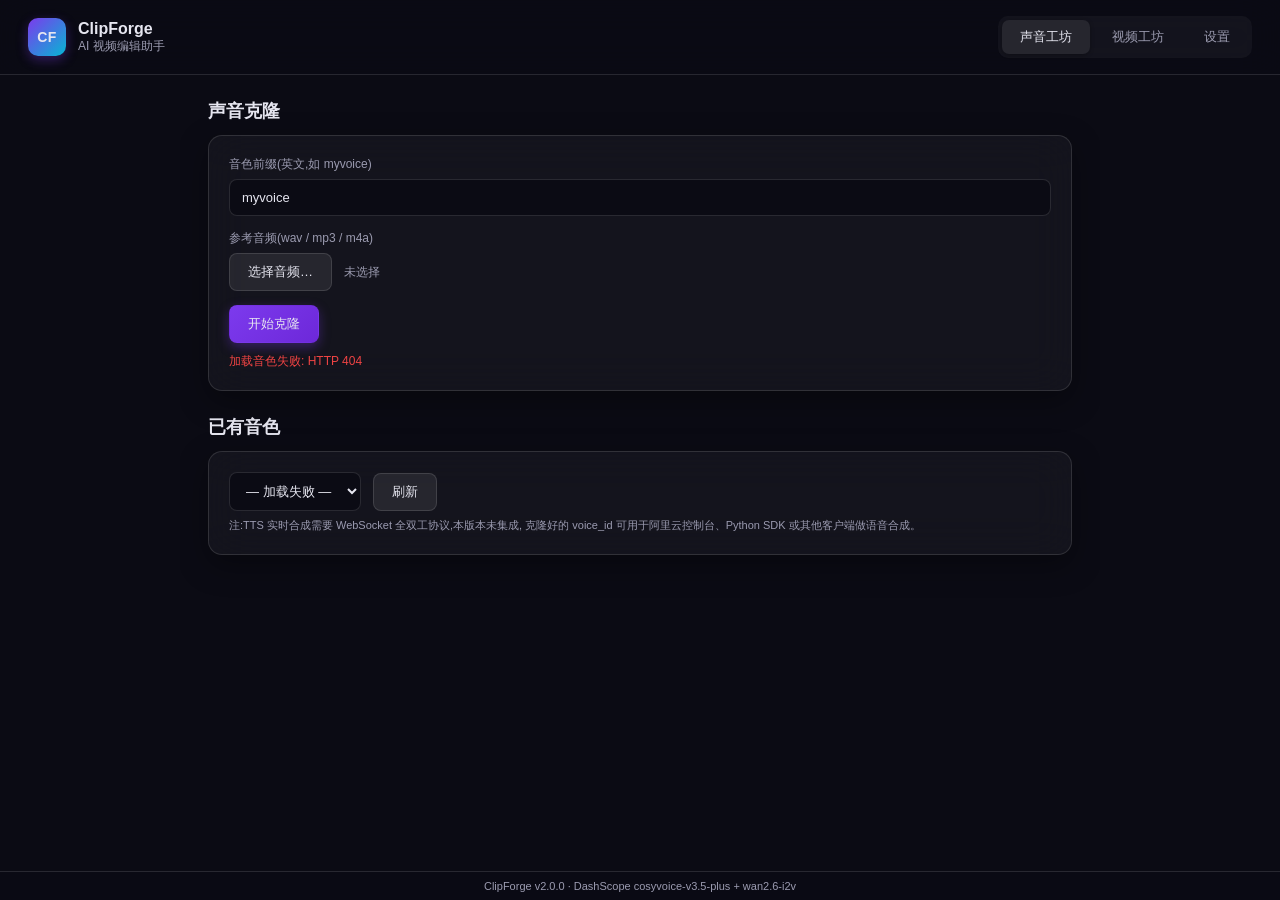
==== web/server/static/index.html @ 06b5d8f3 "feat(web): go:embed 把前端内嵌进单文件 exe - 前端 static/ 移到 server/static,用 go:embed 编译进二进制 - 现在只需一个 clipforge" ====
<!DOCTYPE html>
<html lang="zh-CN">
<head>
  <meta charset="UTF-8">
  <meta name="viewport" content="width=device-width, initial-scale=1.0">
  <title>ClipForge · AI 视频编辑助手</title>
  <link rel="stylesheet" href="style.css">
</head>
<body>
  <div class="aurora"></div>

  <header class="topbar">
    <div class="brand">
      <div class="brand-mark">CF</div>
      <div class="brand-text">
        <div class="brand-title">ClipForge</div>
        <div class="brand-subtitle">AI 视频编辑助手</div>
      </div>
    </div>
    <nav class="tabs">
      <button class="tab active" data-tab="voice">声音工坊</button>
      <button class="tab" data-tab="video">视频工坊</button>
      <button class="tab" data-tab="settings">设置</button>
    </nav>
  </header>

  <main class="content">

    <!-- 声音工坊 -->
    <section class="panel active" id="voice">
      <h2>声音克隆</h2>
      <div class="card">
        <label class="field">
          <span>音色前缀(英文,如 myvoice)</span>
          <input type="text" id="voice-prefix" value="myvoice" placeholder="myvoice">
        </label>

        <label class="field">
          <span>参考音频(wav / mp3 / m4a)</span>
          <div class="file-row">
            <button class="btn" id="voice-pick">选择音频…</button>
            <span class="file-name" id="voice-filename">未选择</span>
          </div>
          <input type="file" id="voice-file" accept=".wav,.mp3,.m4a" hidden>
        </label>

        <button class="btn primary" id="voice-clone">开始克隆</button>
        <p class="status" id="voice-status"></p>
      </div>

      <h2>已有音色</h2>
      <div class="card">
        <div class="row">
          <select id="voice-list" class="select"><option>— 加载中 —</option></select>
          <button class="btn" id="voice-refresh">刷新</button>
        </div>
        <p class="hint">
          注:TTS 实时合成需要 WebSocket 全双工协议,本版本未集成,
          克隆好的 voice_id 可用于阿里云控制台、Python SDK 或其他客户端做语音合成。
        </p>
      </div>
    </section>

    <!-- 视频工坊 -->
    <section class="panel" id="video">
      <h2>图生视频 · wan2.6-i2v</h2>
      <div class="card">
        <label class="field">
          <span>提示词(描述要生成的画面)</span>
          <textarea id="video-prompt" rows="4"
            placeholder="例:一只橘猫在窗台上看雨,微风轻拂窗帘,慢镜头"></textarea>
        </label>

        <label class="field">
          <span>参考图(可选,无则纯文生视频)</span>
          <div class="file-row">
            <button class="btn" id="video-pick-image">选择图片…</button>
            <span class="file-name" id="video-image-name">未选择</span>
          </div>
          <input type="file" id="video-image" accept=".png,.jpg,.jpeg,.webp" hidden>
        </label>

        <label class="field">
          <span>参考音频(可选)</span>
          <div class="file-row">
            <button class="btn" id="video-pick-audio">选择音频…</button>
            <span class="file-name" id="video-audio-name">未选择</span>
          </div>
          <input type="file" id="video-audio" accept=".mp3,.wav,.m4a" hidden>
        </label>

        <div class="row">
          <label class="field">
            <span>分辨率</span>
            <select id="video-resolution" class="select">
              <option value="720P">720P</option>
              <option value="1080P">1080P</option>
            </select>
          </label>
          <label class="field">
            <span>时长(秒)</span>
            <select id="video-duration" class="select">
              <option value="5">5</option>
              <option value="10" selected>10</option>
              <option value="15">15</option>
            </select>
          </label>
          <label class="field">
            <span>镜头</span>
            <select id="video-shottype" class="select">
              <option value="multi" selected>多镜头</option>
              <option value="single">单镜头</option>
            </select>
          </label>
          <label class="field checkbox">
            <input type="checkbox" id="video-extend" checked>
            <span>AI 提示词增强</span>
          </label>
        </div>

        <button class="btn primary" id="video-submit">开始生成视频</button>
        <p class="status" id="video-status"></p>
        <div id="video-result" class="result"></div>
      </div>
    </section>

    <!-- 设置 -->
    <section class="panel" id="settings">
      <h2>设置</h2>
      <div class="card">
        <label class="field">
          <span>DashScope API Key</span>
          <input type="password" id="settings-key" placeholder="sk-...">
        </label>
        <p class="hint" id="settings-status">未配置</p>
        <div class="row">
          <button class="btn primary" id="settings-save">保存到本地</button>
          <button class="btn danger" id="settings-clear">清除</button>
        </div>
        <p class="hint">
          存储路径:&lt;系统用户配置目录&gt;/ClipForge/settings.yml,明文,请勿分享。
        </p>
      </div>
    </section>

  </main>

  <footer class="footer">
    ClipForge v2.0.0 · DashScope cosyvoice-v3.5-plus + wan2.6-i2v
  </footer>

  <script src="app.js"></script>
</body>
</html>
---- web/server/static/style.css ----
/* ClipForge Web 暗色玻璃风格 */
:root {
  --bg-0: #0b0b14;
  --bg-1: rgba(255, 255, 255, 0.04);
  --bg-2: rgba(255, 255, 255, 0.08);
  --border: rgba(255, 255, 255, 0.12);
  --text: #e6e6f0;
  --text-dim: #9b9bb0;
  --primary: #7c3aed;
  --primary-2: #06b6d4;
  --danger: #ef4444;
  --ok: #22c55e;
  --warn: #f59e0b;
  --shadow: 0 10px 30px rgba(0, 0, 0, 0.35);
}

* { box-sizing: border-box; margin: 0; padding: 0; }

html, body {
  height: 100%;
  font-family: -apple-system, BlinkMacSystemFont, "Segoe UI",
    "PingFang SC", "Microsoft YaHei", sans-serif;
  color: var(--text);
  background: var(--bg-0);
  overflow: hidden;
}

/* 紫色 + 青色极光背景 */
.aurora {
  position: fixed; inset: 0; z-index: -1;
  background:
    radial-gradient(800px 600px at 15% 10%, rgba(124, 58, 237, 0.30), transparent 60%),
    radial-gradient(700px 500px at 85% 90%, rgba(6, 182, 212, 0.22), transparent 60%),
    radial-gradient(500px 400px at 50% 50%, rgba(124, 58, 237, 0.08), transparent 60%),
    var(--bg-0);
  filter: blur(0.5px);
}

/* 顶栏 */
.topbar {
  display: flex; align-items: center; justify-content: space-between;
  padding: 16px 28px;
  border-bottom: 1px solid var(--border);
  backdrop-filter: blur(20px);
  background: rgba(11, 11, 20, 0.5);
}
.brand { display: flex; align-items: center; gap: 12px; }
.brand-mark {
  width: 38px; height: 38px; border-radius: 10px;
  display: flex; align-items: center; justify-content: center;
  font-weight: 700; font-size: 14px; letter-spacing: 0.5px;
  background: linear-gradient(135deg, var(--primary), var(--primary-2));
  box-shadow: 0 4px 12px rgba(124, 58, 237, 0.35);
}
.brand-title { font-size: 16px; font-weight: 600; }
.brand-subtitle { font-size: 12px; color: var(--text-dim); }

.tabs { display: flex; gap: 4px; padding: 4px; background: var(--bg-1); border-radius: 10px; }
.tab {
  background: transparent; border: 0; color: var(--text-dim);
  padding: 8px 18px; border-radius: 7px; cursor: pointer;
  font-size: 13px; font-weight: 500; transition: all 0.15s;
}
.tab:hover { color: var(--text); }
.tab.active {
  background: var(--bg-2); color: var(--text);
  box-shadow: 0 1px 4px rgba(0, 0, 0, 0.3);
}

/* 主内容区 */
.content {
  height: calc(100vh - 72px - 32px);
  overflow-y: auto;
  padding: 24px 28px 0;
  max-width: 920px;
  margin: 0 auto;
}
.content::-webkit-scrollbar { width: 8px; }
.content::-webkit-scrollbar-thumb { background: var(--bg-2); border-radius: 4px; }

.panel { display: none; }
.panel.active { display: block; }

h2 {
  font-size: 18px; font-weight: 600; margin: 24px 0 12px;
  color: var(--text);
}
h2:first-child { margin-top: 0; }

.card {
  background: var(--bg-1);
  border: 1px solid var(--border);
  border-radius: 14px;
  padding: 20px;
  backdrop-filter: blur(20px);
  box-shadow: var(--shadow);
  margin-bottom: 16px;
}

.field { display: flex; flex-direction: column; gap: 6px; margin-bottom: 14px; }
.field > span { font-size: 12px; color: var(--text-dim); }
.field input[type="text"],
.field input[type="password"],
.field textarea,
.select {
  background: var(--bg-0);
  border: 1px solid var(--border);
  color: var(--text);
  padding: 10px 12px;
  border-radius: 8px;
  font-size: 13px;
  font-family: inherit;
  outline: none;
  transition: border-color 0.15s;
}
.field input:focus, .field textarea:focus, .select:focus { border-color: var(--primary); }
.field textarea { resize: vertical; line-height: 1.5; }

.field.checkbox { flex-direction: row; align-items: center; gap: 8px; }
.field.checkbox > span { font-size: 13px; color: var(--text); }

.row { display: flex; gap: 12px; align-items: center; flex-wrap: wrap; }
.row > .field { flex: 1; min-width: 100px; margin-bottom: 0; }

.file-row { display: flex; align-items: center; gap: 12px; }
.file-name { font-size: 12px; color: var(--text-dim); }

.btn {
  background: var(--bg-2);
  border: 1px solid var(--border);
  color: var(--text);
  padding: 9px 18px;
  border-radius: 8px;
  font-size: 13px; font-weight: 500;
  cursor: pointer; transition: all 0.15s;
  font-family: inherit;
}
.btn:hover { background: rgba(255, 255, 255, 0.12); }
.btn:disabled { opacity: 0.5; cursor: not-allowed; }
.btn.primary {
  background: linear-gradient(135deg, var(--primary), #6d28d9);
  border-color: transparent;
  box-shadow: 0 4px 12px rgba(124, 58, 237, 0.35);
}
.btn.primary:hover { transform: translateY(-1px); box-shadow: 0 6px 16px rgba(124, 58, 237, 0.5); }
.btn.danger { background: var(--danger); border-color: transparent; }

.status {
  font-size: 12px; color: var(--text-dim);
  margin-top: 10px; min-height: 16px; word-break: break-all;
}
.status.ok { color: var(--ok); }
.status.err { color: var(--danger); }
.status.warn { color: var(--warn); }

.hint { font-size: 11px; color: var(--text-dim); margin-top: 6px; line-height: 1.5; }

.result { margin-top: 14px; }
.result video {
  width: 100%; border-radius: 10px;
  background: #000; border: 1px solid var(--border);
}
.result a {
  display: inline-block; margin-top: 10px; margin-right: 8px;
  color: var(--primary-2); text-decoration: none; font-size: 13px;
}
.result a:hover { text-decoration: underline; }

.footer {
  text-align: center; padding: 8px;
  font-size: 11px; color: var(--text-dim);
  border-top: 1px solid var(--border);
  background: rgba(11, 11, 20, 0.5);
}
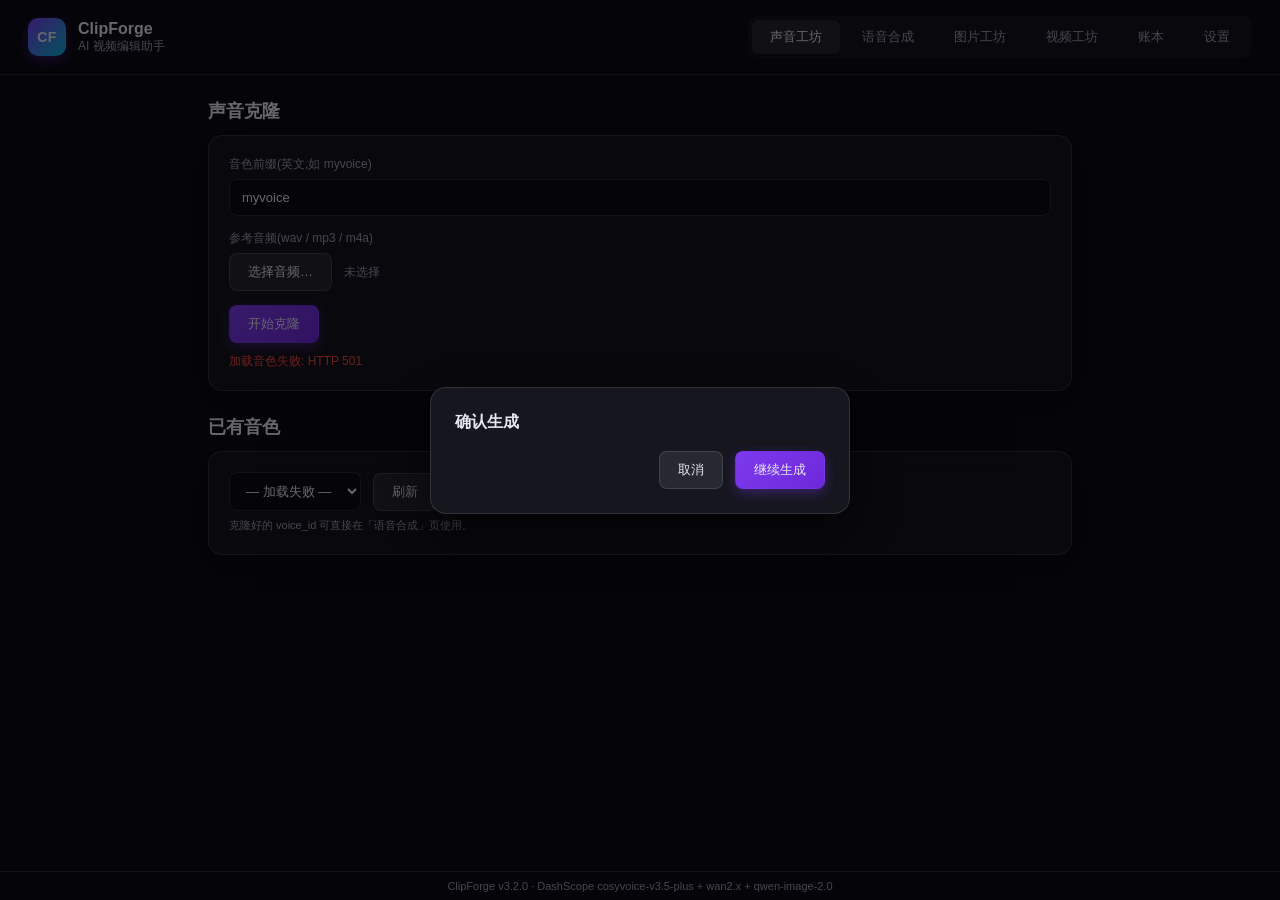
==== commit 1cad7074: "feat(web): v3.2.0 - 功能同步 Mac v1.6.x + Linux 原生窗口(webkit) - fix: 声音克隆对齐 Mac 版(model=voice-enrollment," ====
--- a/web/server/static/index.html
+++ b/web/server/static/index.html
@@ -19,7 +19,10 @@
     </div>
     <nav class="tabs">
       <button class="tab active" data-tab="voice">声音工坊</button>
+      <button class="tab" data-tab="tts">语音合成</button>
+      <button class="tab" data-tab="image">图片工坊</button>
       <button class="tab" data-tab="video">视频工坊</button>
+      <button class="tab" data-tab="bill">账本</button>
       <button class="tab" data-tab="settings">设置</button>
     </nav>
   </header>
@@ -54,34 +57,135 @@
           <select id="voice-list" class="select"><option>— 加载中 —</option></select>
           <button class="btn" id="voice-refresh">刷新</button>
         </div>
-        <p class="hint">
-          注:TTS 实时合成需要 WebSocket 全双工协议,本版本未集成,
-          克隆好的 voice_id 可用于阿里云控制台、Python SDK 或其他客户端做语音合成。
-        </p>
+        <p class="hint">克隆好的 voice_id 可直接在「语音合成」页使用。</p>
+      </div>
+    </section>
+
+    <!-- 语音合成 -->
+    <section class="panel" id="tts">
+      <h2>语音合成 · cosyvoice-v3.5-plus</h2>
+      <div class="card">
+        <div class="row">
+          <label class="field">
+            <span>音色(克隆音色或系统音色)</span>
+            <select id="tts-voice" class="select"><option>— 加载中 —</option></select>
+          </label>
+          <button class="btn" id="tts-refresh">刷新音色</button>
+        </div>
+
+        <label class="field">
+          <span>合成文本</span>
+          <textarea id="tts-text" rows="5" placeholder="输入要合成的文字…"></textarea>
+        </label>
+
+        <div class="row">
+          <label class="field">
+            <span>语速(<span id="tts-rate-v">1.0</span>x)</span>
+            <input type="range" id="tts-rate" min="0.5" max="2" step="0.05" value="1">
+          </label>
+          <label class="field">
+            <span>音量(<span id="tts-volume-v">50</span>)</span>
+            <input type="range" id="tts-volume" min="0" max="100" step="1" value="50">
+          </label>
+          <label class="field">
+            <span>音调(<span id="tts-pitch-v">1.0</span>)</span>
+            <input type="range" id="tts-pitch" min="0.5" max="2" step="0.05" value="1">
+          </label>
+        </div>
+
+        <button class="btn primary" id="tts-go">开始合成</button>
+        <p class="status" id="tts-status"></p>
+        <div id="tts-result" class="result"></div>
+      </div>
+    </section>
+
+    <!-- 图片工坊 -->
+    <section class="panel" id="image">
+      <h2>文生图</h2>
+      <div class="card">
+        <label class="field">
+          <span>图片描述
+            <button class="btn mini" id="image-lucky">🎲 试试手气</button>
+          </span>
+          <textarea id="image-prompt" rows="3"
+            placeholder="例:一只橘猫坐在窗台上晒太阳,温暖治愈的风格。"></textarea>
+        </label>
+
+        <div class="row">
+          <label class="field">
+            <span>模型</span>
+            <select id="image-model" class="select">
+              <option value="qwen-image-2.0">qwen-image-2.0 (¥0.20/张)</option>
+              <option value="qwen-image-2.0-pro">qwen-image-2.0-pro (¥0.50/张)</option>
+              <option value="wan2.7-image">wan2.7-image (¥0.20/张)</option>
+              <option value="wan2.7-image-pro">wan2.7-image-pro (¥0.50/张)</option>
+            </select>
+          </label>
+          <label class="field">
+            <span>尺寸</span>
+            <select id="image-size" class="select">
+              <option value="1024*1024">1024*1024</option>
+              <option value="720*1280">720*1280 (竖)</option>
+              <option value="1280*720">1280*720 (横)</option>
+            </select>
+          </label>
+          <label class="field">
+            <span>张数</span>
+            <select id="image-count" class="select">
+              <option value="1">1 张</option>
+              <option value="2">2 张</option>
+              <option value="3">3 张</option>
+              <option value="4">4 张</option>
+            </select>
+          </label>
+          <label class="field checkbox">
+            <input type="checkbox" id="image-extend" checked>
+            <span>智能扩写</span>
+          </label>
+        </div>
+
+        <button class="btn primary" id="image-go">生成图片</button>
+        <p class="status" id="image-status"></p>
+        <div id="image-result" class="result"></div>
       </div>
     </section>
 
     <!-- 视频工坊 -->
     <section class="panel" id="video">
-      <h2>图生视频 · wan2.6-i2v</h2>
-      <div class="card">
-        <label class="field">
-          <span>提示词(描述要生成的画面)</span>
+      <h2>视频生成</h2>
+      <div class="card">
+        <label class="field">
+          <span>提示词
+            <button class="btn mini" id="video-lucky">🎲 试试手气</button>
+          </span>
           <textarea id="video-prompt" rows="4"
             placeholder="例:一只橘猫在窗台上看雨,微风轻拂窗帘,慢镜头"></textarea>
         </label>
 
         <label class="field">
-          <span>参考图(可选,无则纯文生视频)</span>
-          <div class="file-row">
-            <button class="btn" id="video-pick-image">选择图片…</button>
-            <span class="file-name" id="video-image-name">未选择</span>
-          </div>
-          <input type="file" id="video-image" accept=".png,.jpg,.jpeg,.webp" hidden>
-        </label>
-
-        <label class="field">
-          <span>参考音频(可选)</span>
+          <span>模型</span>
+          <select id="video-model" class="select">
+            <option value="wan2.6-i2v">wan2.6-i2v · 图生视频</option>
+            <option value="wan2.7-i2v">wan2.7-i2v · 图生视频</option>
+            <option value="wan2.6-i2v-flash">wan2.6-i2v-flash · 图生视频·Flash</option>
+            <option value="wan2.6-t2v">wan2.6-t2v · 文生视频</option>
+            <option value="wan2.7-t2v">wan2.7-t2v · 文生视频</option>
+          </select>
+        </label>
+
+        <div id="video-image-block">
+          <label class="field">
+            <span>首帧参考图(i2v 必需)</span>
+            <div class="file-row">
+              <button class="btn" id="video-pick-image">选择图片…</button>
+              <span class="file-name" id="video-image-name">未选择</span>
+            </div>
+            <input type="file" id="video-image" accept=".png,.jpg,.jpeg,.webp" hidden>
+          </label>
+        </div>
+
+        <label class="field">
+          <span>参考音频(可选,配合音频轨)</span>
           <div class="file-row">
             <button class="btn" id="video-pick-audio">选择音频…</button>
             <span class="file-name" id="video-audio-name">未选择</span>
@@ -112,6 +216,10 @@
               <option value="single">单镜头</option>
             </select>
           </label>
+          <label class="field checkbox" id="video-audio-block" hidden>
+            <input type="checkbox" id="video-with-audio" checked>
+            <span>生成音频轨(有声)</span>
+          </label>
           <label class="field checkbox">
             <input type="checkbox" id="video-extend" checked>
             <span>AI 提示词增强</span>
@@ -124,6 +232,30 @@
       </div>
     </section>
 
+    <!-- 账本 -->
+    <section class="panel" id="bill">
+      <h2>生成账本</h2>
+      <div class="cards3">
+        <div class="stat"><div class="stat-num" id="sum-today">¥0.00</div><div class="stat-label">今日预估</div></div>
+        <div class="stat"><div class="stat-num" id="sum-month">¥0.00</div><div class="stat-label">本月预估</div></div>
+        <div class="stat"><div class="stat-num" id="sum-all">¥0.00</div><div class="stat-label">累计预估</div></div>
+      </div>
+      <div class="card">
+        <div class="row">
+          <button class="btn" id="bill-refresh">刷新</button>
+          <a class="btn" id="bill-export" href="/api/bill/export">导出 CSV</a>
+          <button class="btn danger" id="bill-clear">清空</button>
+        </div>
+        <div class="table-wrap">
+          <table class="table" id="bill-table">
+            <thead><tr><th>时间</th><th>操作</th><th>模型</th><th>摘要</th><th>数量</th><th>预估</th><th>任务ID</th><th>状态</th></tr></thead>
+            <tbody></tbody>
+          </table>
+        </div>
+        <p class="hint">账本记录每次「确认生成」的预估明细(本地 bill.jsonl),用于核对 DashScope 实际扣费,以官方账单为准。</p>
+      </div>
+    </section>
+
     <!-- 设置 -->
     <section class="panel" id="settings">
       <h2>设置</h2>
@@ -141,12 +273,28 @@
           存储路径:&lt;系统用户配置目录&gt;/ClipForge/settings.yml,明文,请勿分享。
         </p>
       </div>
+
+      <h2>价目表(华北2北京 · 按量付费,仅供参考)</h2>
+      <div class="card" id="price-list"></div>
     </section>
 
   </main>
 
+  <!-- 费用确认弹窗 -->
+  <div class="overlay" id="confirm-overlay" hidden>
+    <div class="confirm">
+      <h3 id="confirm-title">确认生成</h3>
+      <p class="confirm-amount" id="confirm-amount"></p>
+      <p class="hint" id="confirm-detail"></p>
+      <div class="row">
+        <button class="btn" id="confirm-cancel">取消</button>
+        <button class="btn primary" id="confirm-ok">继续生成</button>
+      </div>
+    </div>
+  </div>
+
   <footer class="footer">
-    ClipForge v2.0.0 · DashScope cosyvoice-v3.5-plus + wan2.6-i2v
+    ClipForge v3.2.0 · DashScope cosyvoice-v3.5-plus + wan2.x + qwen-image-2.0
   </footer>
 
   <script src="app.js"></script>
--- a/web/server/static/style.css
+++ b/web/server/static/style.css
@@ -172,3 +172,67 @@
   border-top: 1px solid var(--border);
   background: rgba(11, 11, 20, 0.5);
 }
+
+/* ===== 以下是 v3.2 新增组件 ===== */
+
+.btn.mini { padding: 3px 10px; font-size: 11px; border-radius: 6px; margin-left: 8px; }
+a.btn { display: inline-block; text-decoration: none; }
+
+/* 滑块 */
+.field input[type="range"] { width: 100%; accent-color: var(--primary); cursor: pointer; }
+
+/* 图片结果 */
+.result .img-item {
+  display: inline-block; margin: 0 12px 12px 0; text-align: center;
+}
+.result .img-item img {
+  width: 220px; height: 220px; object-fit: cover;
+  border-radius: 10px; border: 1px solid var(--border); display: block; margin-bottom: 8px;
+}
+
+/* 账本汇总三卡 */
+.cards3 { display: flex; gap: 12px; margin-bottom: 16px; }
+.cards3 .stat {
+  flex: 1; background: var(--bg-1); border: 1px solid var(--border);
+  border-radius: 14px; padding: 16px; text-align: center;
+}
+.stat-num { font-size: 22px; font-weight: 600; color: var(--primary-2); }
+.stat-label { font-size: 12px; color: var(--text-dim); margin-top: 4px; }
+
+/* 账本明细表 */
+.table-wrap { overflow-x: auto; margin-top: 10px; }
+.table { width: 100%; border-collapse: collapse; font-size: 12px; }
+.table th, .table td {
+  text-align: left; padding: 7px 10px;
+  border-bottom: 1px solid var(--border); white-space: nowrap;
+}
+.table th { color: var(--text-dim); font-weight: 500; position: sticky; top: 0; background: rgba(11,11,20,0.9); }
+.table td.clip { max-width: 180px; overflow: hidden; text-overflow: ellipsis; }
+
+/* 价目表 */
+.price-title { font-size: 13px; color: var(--text-dim); margin: 12px 0 8px; }
+.price-row {
+  display: flex; justify-content: space-between; gap: 12px;
+  padding: 7px 4px; border-bottom: 1px dashed var(--border); font-size: 13px;
+}
+.price-row:last-child { border-bottom: 0; }
+.price-model { color: var(--primary-2); font-family: ui-monospace, Menlo, monospace; font-size: 12px; }
+.price-num { color: var(--text-dim); }
+
+/* 费用确认弹窗 */
+.overlay {
+  position: fixed; inset: 0; z-index: 100;
+  background: rgba(0, 0, 0, 0.55);
+  display: flex; align-items: center; justify-content: center;
+}
+.confirm {
+  width: min(420px, 90vw);
+  background: #16161f;
+  border: 1px solid var(--border);
+  border-radius: 16px;
+  padding: 24px;
+  box-shadow: 0 20px 60px rgba(0, 0, 0, 0.6);
+}
+.confirm h3 { font-size: 16px; margin-bottom: 12px; }
+.confirm-amount { font-size: 20px; font-weight: 600; color: var(--warn); margin-bottom: 8px; }
+.confirm .row { margin-top: 18px; justify-content: flex-end; }
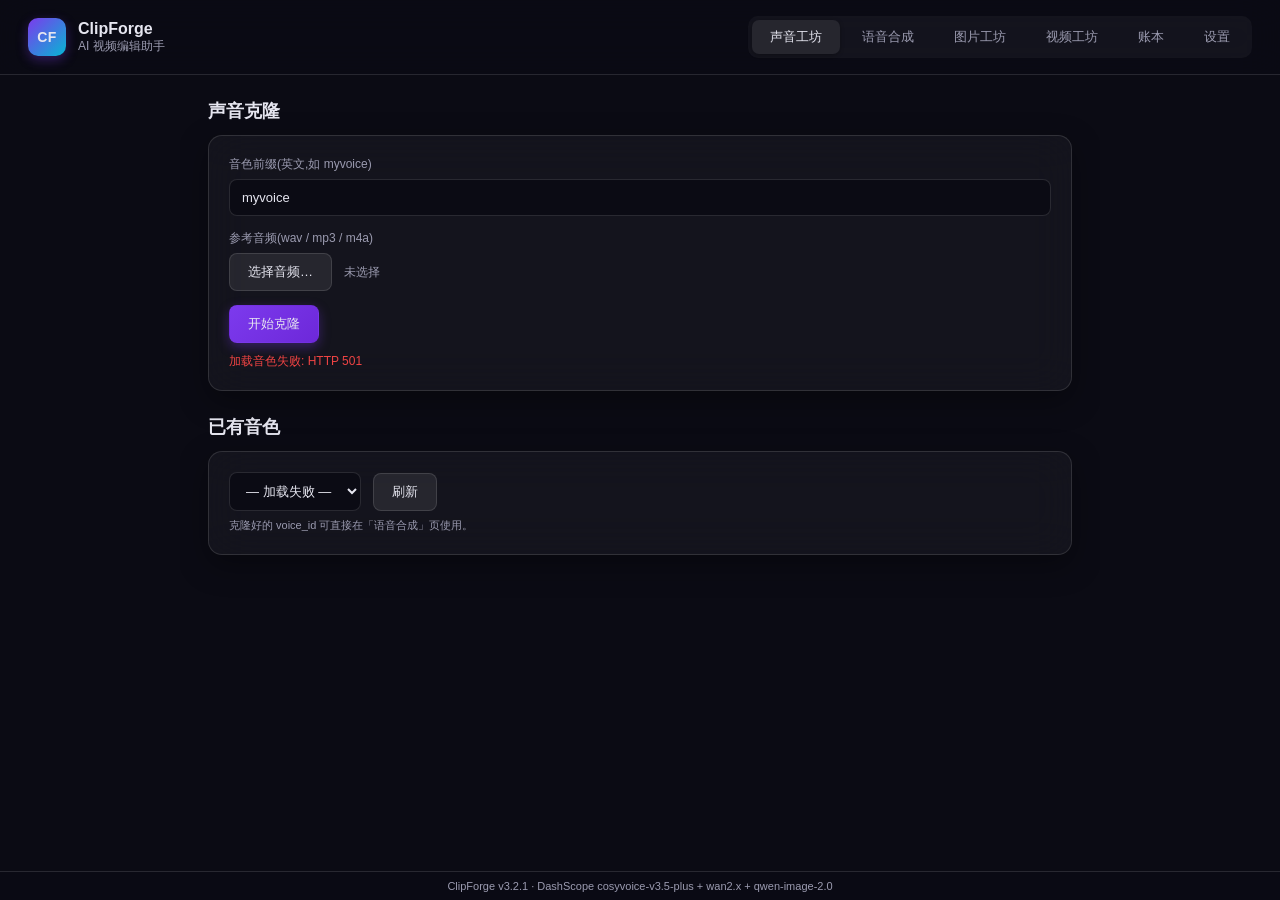
==== commit e7036a0c: "chore(web): 版本号统一 v3.2.1(页脚/CLI 横幅/deb 文件名/CI glob)" ====
--- a/web/server/static/index.html
+++ b/web/server/static/index.html
@@ -294,7 +294,7 @@
   </div>
 
   <footer class="footer">
-    ClipForge v3.2.0 · DashScope cosyvoice-v3.5-plus + wan2.x + qwen-image-2.0
+    ClipForge v3.2.1 · DashScope cosyvoice-v3.5-plus + wan2.x + qwen-image-2.0
   </footer>
 
   <script src="app.js"></script>
--- a/web/server/static/style.css
+++ b/web/server/static/style.css
@@ -225,6 +225,9 @@
   background: rgba(0, 0, 0, 0.55);
   display: flex; align-items: center; justify-content: center;
 }
+/* 关键:display:flex 是作者样式,会压过浏览器对 [hidden] 的默认 display:none,
+   必须显式写回,否则弹窗从页面加载起就常驻全屏且无法关闭 */
+.overlay[hidden] { display: none; }
 .confirm {
   width: min(420px, 90vw);
   background: #16161f;
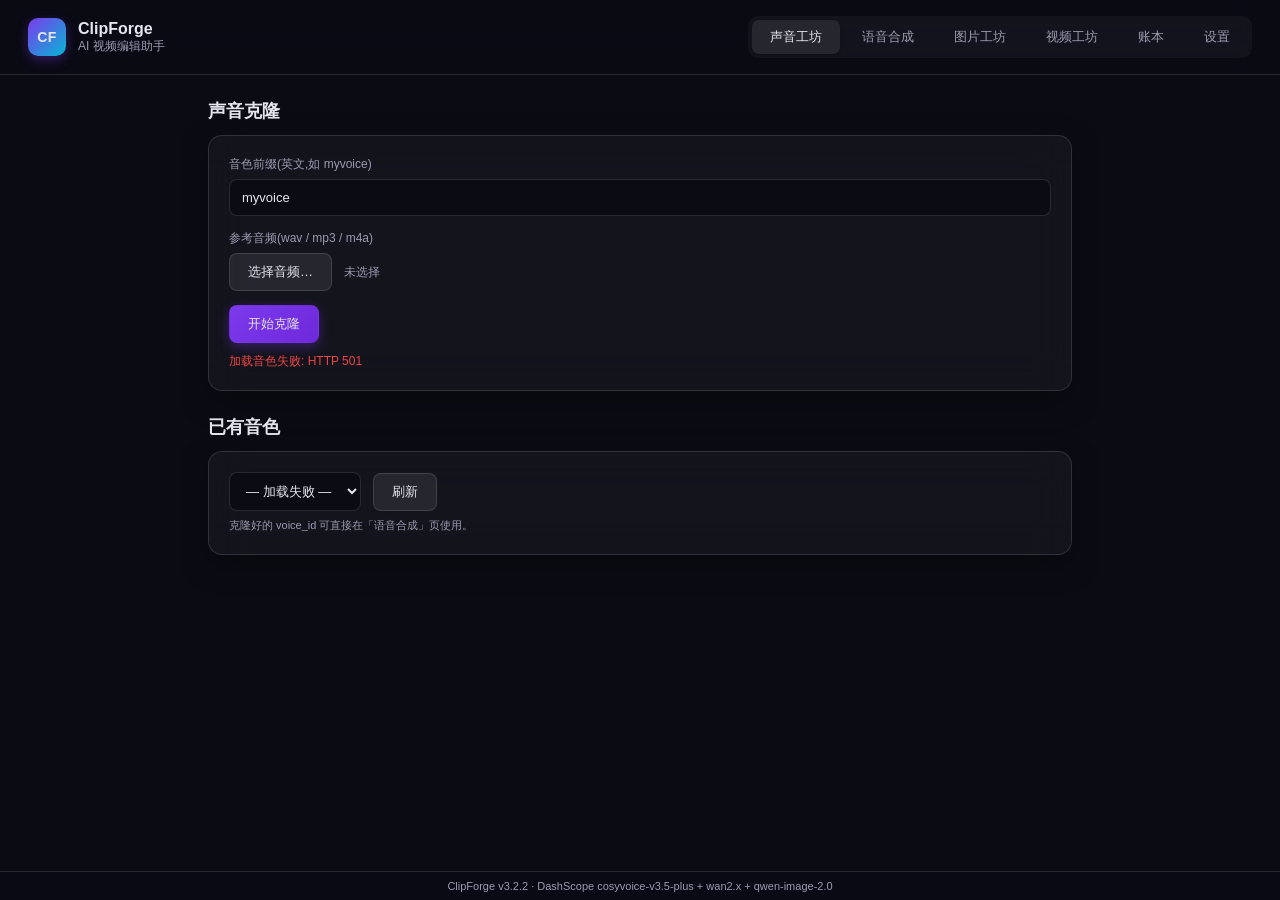
==== commit 63877fcd: "feat(web): v3.2.2 - CLI 产物改存系统下载目录 - CLI 生成的视频/图片/语音/账本 CSV 不再存启动时所在目录(无写权限时下载失败),   改为保存到系统下载文件夹: L" ====
--- a/web/server/static/index.html
+++ b/web/server/static/index.html
@@ -294,7 +294,7 @@
   </div>
 
   <footer class="footer">
-    ClipForge v3.2.1 · DashScope cosyvoice-v3.5-plus + wan2.x + qwen-image-2.0
+    ClipForge v3.2.2 · DashScope cosyvoice-v3.5-plus + wan2.x + qwen-image-2.0
   </footer>
 
   <script src="app.js"></script>
